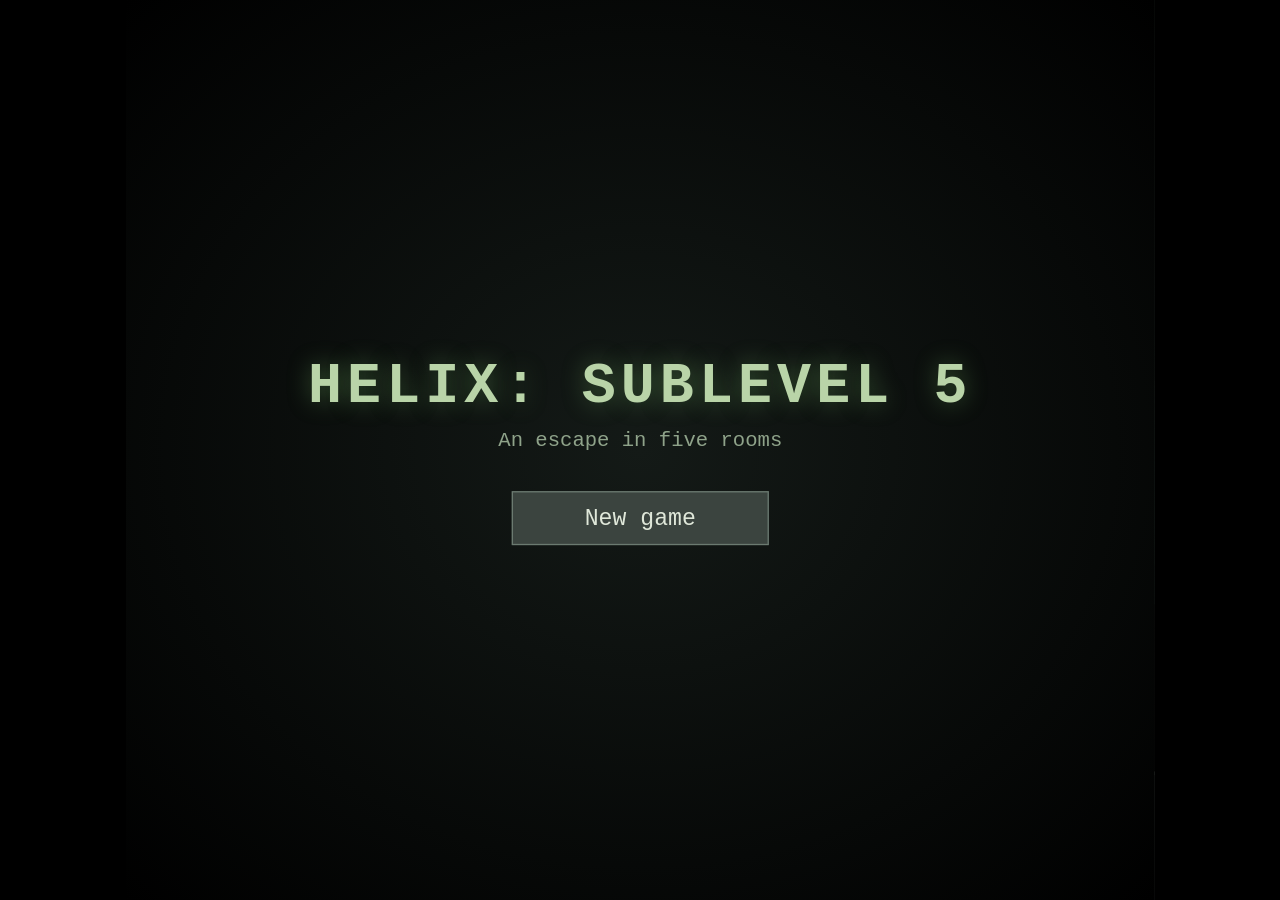
==== index.html @ cd78e0c9 "Helix: Sublevel 5 - Flash-style escape room game A five-room point-and-click escape game (quarantine" ====
<!doctype html>
<html lang="en">
<head>
  <meta charset="utf-8">
  <meta name="viewport" content="width=device-width, initial-scale=1">
  <title>Helix: Sublevel 5</title>
  <link rel="stylesheet" href="engine/engine.css">
</head>
<body>
  <div id="game"></div>
  <script type="module">
    import { Game } from './engine/engine.js';
    import data from './games/abandoned-lab/index.js';
    window.game = new Game(document.getElementById('game'), data);
  </script>
</body>
</html>
---- engine/engine.css ----
* { box-sizing: border-box; }
html, body { margin: 0; height: 100%; background: #000; }
body {
  display: flex; align-items: center; justify-content: center; overflow: hidden;
  font-family: "Courier New", Courier, monospace; color: #d6dccf;
}
#game { position: relative; }

.frame {
  position: absolute; left: 0; top: 0; width: 800px; height: 700px;
  transform-origin: 0 0; background: #111; user-select: none; -webkit-user-select: none;
}
.stage { position: absolute; left: 0; top: 0; width: 800px; height: 600px; overflow: hidden; background: #000; }
.stage > svg { position: absolute; inset: 0; width: 100%; height: 100%; }
.art { pointer-events: none; }
.art.fade { animation: fadein .3s ease-out; }
@keyframes fadein { from { opacity: 0; } to { opacity: 1; } }
.hot { pointer-events: none; }
.hotspot { fill: transparent; pointer-events: all; cursor: pointer; }

/* navigation arrows */
.nav {
  position: absolute; width: 56px; height: 56px; padding: 0; border: none; border-radius: 50%;
  background: rgba(0, 0, 0, .4); cursor: pointer; opacity: .5; transition: opacity .15s;
  display: grid; place-items: center; z-index: 2;
}
.nav:hover { opacity: 1; }
.nav[hidden] { display: none; }
.nav svg { width: 30px; height: 30px; }
.nav.left { left: 10px; top: 272px; }
.nav.right { right: 10px; top: 272px; }
.nav.back { left: 372px; bottom: 10px; }
.nav.up { left: 372px; top: 44px; }

.hud, .label {
  position: absolute; top: 10px; font-size: 13px; letter-spacing: 1px; color: #9fb59a;
  text-shadow: 0 0 4px #000, 0 0 2px #000; pointer-events: none; text-transform: uppercase; z-index: 3;
}
.hud { left: 12px; }
.label { right: 12px; color: #e6dca0; text-align: right; }

.msg {
  position: absolute; left: 50%; bottom: 80px; transform: translateX(-50%); width: max-content; max-width: 680px;
  padding: 10px 16px; background: rgba(5, 10, 8, .88); border: 1px solid #4a5d50;
  color: #e2ead8; font-size: 16px; line-height: 1.35; text-align: center;
  opacity: 0; transition: opacity .25s; pointer-events: none; z-index: 4;
}
.msg.show { opacity: 1; }

/* inventory */
.inventory {
  position: absolute; left: 0; top: 600px; width: 800px; height: 100px;
  background: linear-gradient(#2b302d, #171a18); border-top: 3px solid #4b544f;
  display: flex; align-items: center; gap: 8px; padding: 0 12px;
}
.slot {
  width: 72px; height: 72px; flex: none; padding: 6px; border-radius: 4px; cursor: pointer;
  background: #101311; border: 2px solid #3c443f; box-shadow: inset 0 2px 6px #000;
}
.slot:hover { border-color: #6b7a70; }
.slot.selected { border-color: #e6c84a; box-shadow: inset 0 0 12px rgba(230, 200, 74, .45); }
.slot svg { width: 100%; height: 100%; display: block; }
.inv-side { margin-left: auto; display: flex; flex-direction: column; gap: 8px; }

.btn {
  font: inherit; font-size: 14px; background: #3b443f; color: #dfe7d9; border: 1px solid #6b7a70;
  padding: 6px 12px; cursor: pointer;
}
.btn:hover { background: #4b564f; }
.btn.big { font-size: 18px; padding: 10px 24px; min-width: 200px; }

/* overlays */
.overlay { position: absolute; inset: 0; display: flex; align-items: center; justify-content: center; background: rgba(0, 0, 0, .72); z-index: 10; }
.overlay[hidden] { display: none; }
.panel {
  position: relative; background: #1b211e; border: 2px solid #56635b; padding: 28px;
  min-width: 300px; max-width: 700px; box-shadow: 0 10px 40px #000;
}
.panel .close {
  position: absolute; right: 6px; top: 4px; background: none; border: none; color: #9aa79f;
  font-size: 20px; cursor: pointer;
}
.panel .close:hover { color: #fff; }
.screen { background: radial-gradient(#141a17, #000); }
.screen-panel { text-align: center; background: none; border: none; box-shadow: none; }
.screen-panel h1 { font-size: 44px; letter-spacing: 4px; color: #b9d4a8; margin: 0 0 8px; text-shadow: 0 0 18px rgba(140, 220, 120, .35); }
.screen-panel h2 { font-size: 30px; color: #b9d4a8; margin: 0 0 20px; }
.screen-panel .sub { color: #8fa38a; margin: 0 0 30px; font-size: 16px; }
.screen-panel .hint { color: #8fa38a; font-size: 13px; max-width: 460px; margin: 26px auto 0; line-height: 1.5; }
.menu { display: flex; flex-direction: column; gap: 12px; align-items: center; }

.examine { text-align: center; width: 380px; }
.examine-icon { width: 180px; height: 180px; }
.examine h3 { margin: 8px 0; color: #e6dca0; }
.examine p { margin: 0; line-height: 1.4; }
.puzzle-prompt { text-align: center; margin: 0 0 16px; color: #b9c6b4; }

/* keypad */
.kp { width: 230px; margin: 0 auto; }
.kp-screen {
  background: #071209; color: #4f4; font: bold 28px monospace; letter-spacing: 8px; text-align: center;
  padding: 8px; margin-bottom: 14px; border: 3px inset #333; text-shadow: 0 0 6px rgba(80, 255, 80, .6);
}
.kp-screen.err { color: #f44; text-shadow: 0 0 6px rgba(255, 60, 60, .7); }
.kp-keys { display: grid; grid-template-columns: repeat(3, 1fr); gap: 8px; }
.kp-keys button {
  font: bold 20px monospace; padding: 12px 0; color: #eee; cursor: pointer; border-radius: 4px;
  background: linear-gradient(#5d6561, #383e3b); border: 1px solid #1a1d1b; box-shadow: 0 2px 0 #000;
}
.kp-keys button:active { transform: translateY(2px); box-shadow: none; }

/* dials */
.dial-row { display: flex; gap: 16px; justify-content: center; }
.dial { display: flex; flex-direction: column; align-items: center; gap: 6px; }
.dial button {
  width: 52px; padding: 4px 0; font-size: 16px; cursor: pointer; color: #ddd;
  background: linear-gradient(#4b524e, #2e3330); border: 1px solid #111; border-radius: 4px;
}
.dial-face {
  width: 60px; height: 76px; display: grid; place-items: center; font: bold 36px monospace; color: #111;
  background: linear-gradient(#7d827f, #d8dcd8 42%, #d8dcd8 58%, #6d726f); border: 3px solid #222; border-radius: 6px;
}
.dials.ok .dial-face { box-shadow: 0 0 14px #5f5; }

/* authoring */
.debug .hotspot { fill: rgba(255, 0, 255, .12); stroke: #f0f; stroke-width: 1.5; stroke-dasharray: 4 3; }
.hot-label { fill: #f6f; font: 11px monospace; pointer-events: none; }
.debug-coords {
  position: absolute; left: 8px; bottom: 6px; font: 11px monospace; color: #f6f;
  background: rgba(0, 0, 0, .7); padding: 2px 6px; pointer-events: none; z-index: 5;
}

/* difficulty */
.diff-desc { margin: -6px 0 6px; color: #8fa38a; font-size: 13px; }
.hint-btn {
  position: absolute; right: 14px; bottom: 14px; width: 44px; height: 44px; border-radius: 50%; z-index: 2;
  font: bold 22px "Courier New", monospace; color: #1b1f1d; cursor: pointer;
  background: radial-gradient(#fff6c0, #e6c84a); border: 2px solid #8a7a2a; box-shadow: 0 0 12px rgba(230, 200, 74, .5);
}
.hint-btn[hidden] { display: none; }
.sparkle { fill: #fff6c8; pointer-events: none; animation: twinkle 2.2s ease-in-out infinite; filter: drop-shadow(0 0 4px #ffe680); }
@keyframes twinkle { 0%, 100% { opacity: 0; } 50% { opacity: .9; } }

/* password terminal */
.term {
  width: 460px; min-height: 240px; background: #040a05; border: 3px solid #2b332e; padding: 14px 16px;
  font: 15px "Courier New", monospace; color: #6f6; text-shadow: 0 0 5px rgba(80, 255, 80, .5);
}
.term-line { white-space: pre-wrap; min-height: 1.2em; }
.term-line.err { color: #f66; text-shadow: 0 0 5px rgba(255, 80, 80, .5); }
.term-line.dim { color: #3a8a3a; }
.term-input { display: flex; gap: 8px; margin-top: 6px; }
.term-input input {
  flex: 1; background: transparent; border: none; outline: none; color: inherit; font: inherit;
  text-shadow: inherit; text-transform: uppercase; caret-color: #6f6;
}

/* mixer */
.mixer { display: flex; gap: 28px; align-items: flex-end; }
.mixer-bottles { display: flex; gap: 10px; }
.bottle { background: none; border: none; cursor: pointer; padding: 0; width: 86px; color: #d6dccf; font: 11px "Courier New", monospace; }
.bottle svg { width: 70px; height: 110px; display: block; margin: 0 auto 4px; transition: transform .15s; }
.bottle:hover svg { transform: translateY(-4px) rotate(-6deg); }
.mixer-flask { text-align: center; }
.mixer-flask svg { width: 120px; height: 150px; display: block; }
.mixer-actions { display: flex; gap: 8px; justify-content: center; margin-top: 8px; }

/* rotate-grid */
.rg-grid { display: grid; gap: 4px; align-items: center; }
.rg-tile {
  width: 64px; height: 64px; padding: 0; cursor: pointer; background: #121614;
  border: 2px solid #3c443f; border-radius: 4px;
}
.rg-tile:hover { border-color: #8a978f; }
.rg-tile svg { width: 100%; height: 100%; display: block; }
.rg-marker { font-size: 12px; text-align: center; }
.rg-src { color: #ffd23a; text-shadow: 0 0 6px #ffb000; }
.rg-sink { color: #8a978f; }
.rg-sink.on { color: #6f6; text-shadow: 0 0 6px #3f3; }

/* screen effects (g.effect) */
.stage.fx-shake { animation: fx-shake .5s; }
@keyframes fx-shake {
  0%, 100% { transform: translate(0, 0); }
  15% { transform: translate(-9px, 4px); } 30% { transform: translate(8px, -5px); }
  45% { transform: translate(-6px, -3px); } 60% { transform: translate(5px, 4px); }
  75% { transform: translate(-3px, 2px); }
}
.stage.fx-flash::after, .stage.fx-red::after {
  content: ''; position: absolute; inset: 0; pointer-events: none; z-index: 9;
  animation: fx-fade .8s ease-out forwards;
}
.stage.fx-flash::after { background: #fff; }
.stage.fx-red::after { background: #a00; }
@keyframes fx-fade { from { opacity: .9; } to { opacity: 0; } }

/* sliders */
.sl { display: flex; flex-direction: column; gap: 14px; min-width: 520px; }
.sl-row { display: flex; align-items: center; gap: 10px; }
.sl-label { width: 70px; color: #9fd4ff; font-weight: bold; }
.sl-row input[type="range"] { flex: 1; accent-color: #5aa8e0; cursor: pointer; }
.sl-step {
  width: 30px; height: 28px; padding: 0; cursor: pointer; color: #ddd; font-size: 12px;
  background: linear-gradient(#4b524e, #2e3330); border: 1px solid #111; border-radius: 4px;
}
.sl-value {
  width: 86px; text-align: right; font: bold 20px "Courier New", monospace; color: #9fd4ff;
  background: #061018; padding: 4px 8px; border: 2px inset #333;
}
.sl.ok .sl-value { color: #6f6; text-shadow: 0 0 6px #3f3; }

/* clock lock */
.clk { display: flex; gap: 28px; align-items: center; }
.clk-face { width: 230px; height: 230px; }
.clk-face.ok { filter: drop-shadow(0 0 12px #5f5); }
.clk-face.clk-shake { animation: fx-shake .4s; }
.clk-controls { display: flex; flex-direction: column; gap: 12px; }
.clk-row { display: flex; align-items: center; gap: 8px; }
.clk-row span { width: 70px; color: #b9c6b4; }
.clk-row .btn { width: 46px; }

/* symbol sequence */
.seq { width: 400px; }
.seq-display { display: flex; gap: 10px; justify-content: center; margin-bottom: 6px; }
.seq-slot {
  width: 64px; height: 64px; background: #0a0d0c; border: 2px solid #3c443f; border-radius: 6px;
  display: grid; place-items: center; padding: 8px;
}
.seq-slot svg, .seq-btn svg { width: 100%; height: 100%; }
.seq.ok .seq-slot { border-color: #5f5; box-shadow: 0 0 10px #3f3; }
.seq.err .seq-slot { border-color: #f55; animation: fx-shake .4s; }
.seq-status { height: 22px; text-align: center; font-weight: bold; letter-spacing: 2px; }
.seq.ok .seq-status { color: #6f6; } .seq.err .seq-status { color: #f66; }
.seq-buttons { display: grid; gap: 10px; }
.seq-btn {
  height: 84px; padding: 12px; cursor: pointer; border-radius: 8px;
  background: radial-gradient(#d8c58a, #8a7a4a); border: 3px solid #4a3f22; box-shadow: 0 3px 0 #222;
}
.seq-btn:active { transform: translateY(2px); box-shadow: none; }
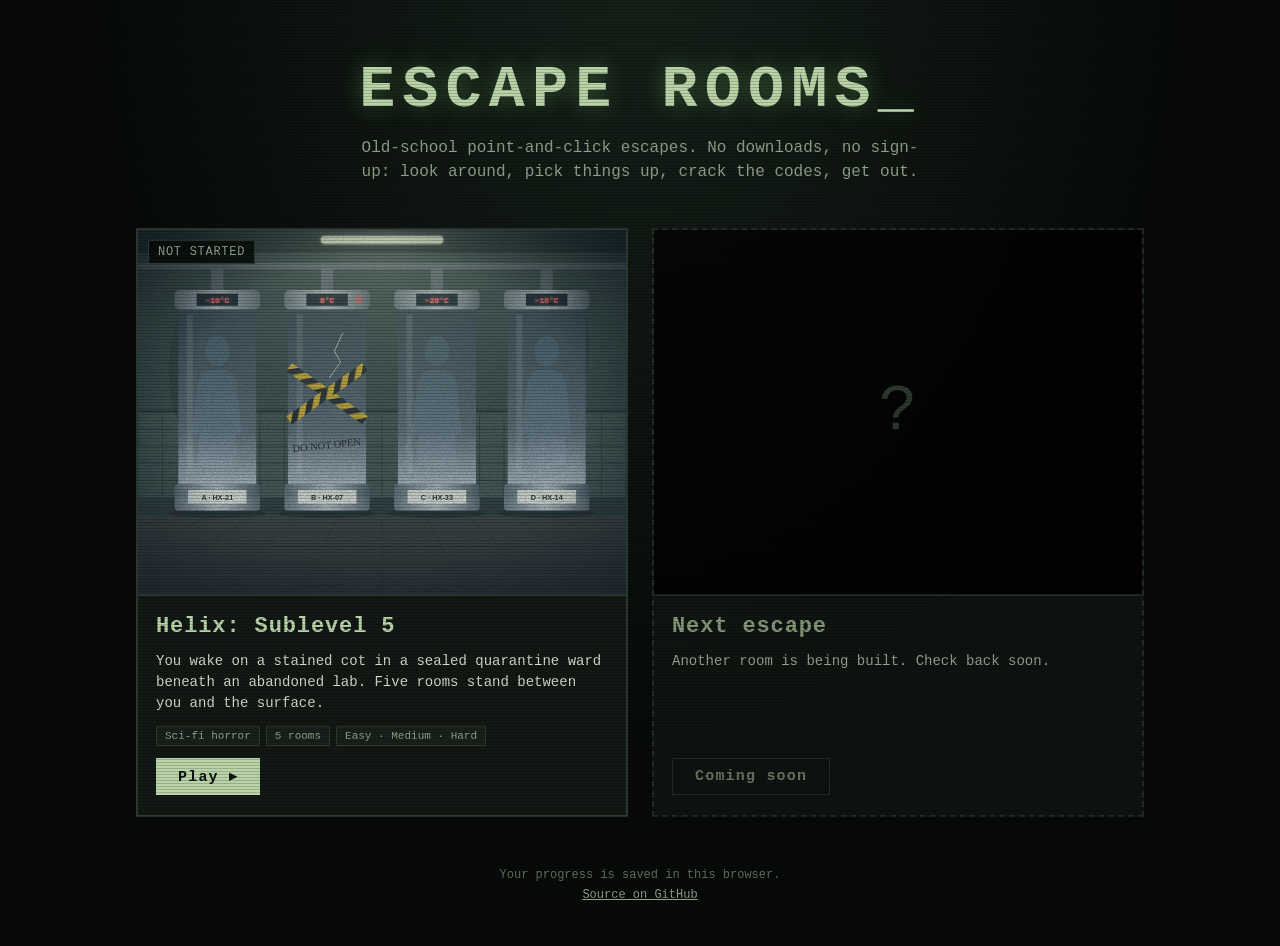
==== commit 7ccc2c0d: "Turn the repo into a multi-game collection with a landing page - index.html is now a landing page wi" ====
--- a/index.html
+++ b/index.html
@@ -3,15 +3,165 @@
 <head>
   <meta charset="utf-8">
   <meta name="viewport" content="width=device-width, initial-scale=1">
-  <title>Helix: Sublevel 5</title>
-  <link rel="stylesheet" href="engine/engine.css">
+  <title>Escape Rooms</title>
+  <meta name="description" content="Old-school point-and-click escape rooms you can play in your browser.">
+  <style>
+    :root {
+      --bg: #070a08;
+      --panel: #121814;
+      --panel-2: #18201b;
+      --line: #2c3a31;
+      --text: #d6dccf;
+      --muted: #8fa38a;
+      --accent: #b9d4a8;
+      --glow: rgba(140, 220, 120, .35);
+      --amber: #e6c84a;
+    }
+    * { box-sizing: border-box; }
+    html, body { margin: 0; }
+    body {
+      min-height: 100vh;
+      background: radial-gradient(ellipse at 50% -10%, #17221b 0%, var(--bg) 60%) fixed, var(--bg);
+      color: var(--text);
+      font-family: "Courier New", Courier, monospace;
+    }
+    /* faint CRT scanlines */
+    body::before {
+      content: ''; position: fixed; inset: 0; pointer-events: none; z-index: 10;
+      background: repeating-linear-gradient(to bottom, rgba(0,0,0,.18) 0 1px, transparent 1px 3px);
+    }
+    main { max-width: 1040px; margin: 0 auto; padding: 56px 16px 40px; }
+
+    header { text-align: center; margin-bottom: 44px; }
+    h1 {
+      margin: 0; font-size: clamp(34px, 7vw, 60px); letter-spacing: .12em; color: var(--accent);
+      text-shadow: 0 0 22px var(--glow);
+    }
+    .blink { animation: blink 1.1s steps(1) infinite; }
+    @keyframes blink { 50% { opacity: 0; } }
+    header p { margin: 12px auto 0; max-width: 560px; color: var(--muted); line-height: 1.5; }
+
+    .grid { display: grid; grid-template-columns: repeat(auto-fill, minmax(min(100%, 330px), 1fr)); gap: 24px; }
+
+    .card {
+      display: flex; flex-direction: column; background: var(--panel); border: 2px solid var(--line);
+      color: inherit; text-decoration: none; transition: border-color .15s, box-shadow .15s, transform .15s;
+    }
+    a.card:hover, a.card:focus-visible {
+      border-color: #6b8a72; box-shadow: 0 0 0 1px #6b8a72, 0 10px 40px rgba(0,0,0,.6), 0 0 30px rgba(140,220,120,.12);
+      transform: translateY(-3px); outline: none;
+    }
+    .thumb { position: relative; aspect-ratio: 4 / 3; background: #000; overflow: hidden; border-bottom: 2px solid var(--line); }
+    .thumb img { width: 100%; height: 100%; display: block; object-fit: cover; }
+    .thumb .status {
+      position: absolute; left: 10px; top: 10px; padding: 4px 9px; font-size: 12px; letter-spacing: .06em;
+      background: rgba(5,10,8,.85); border: 1px solid var(--line); color: var(--muted); text-transform: uppercase;
+    }
+    .status.won { color: #8f8; border-color: #3a6a3a; }
+    .status.progress { color: var(--amber); border-color: #6a5a2a; }
+
+    .body { display: flex; flex-direction: column; gap: 12px; padding: 18px 18px 20px; flex: 1; }
+    .body h2 { margin: 0; font-size: 22px; color: var(--accent); letter-spacing: .04em; }
+    .body p { margin: 0; color: var(--text); line-height: 1.5; font-size: 14px; }
+    .tags { display: flex; flex-wrap: wrap; gap: 6px; margin: 0; padding: 0; list-style: none; }
+    .tags li { font-size: 11px; padding: 3px 8px; border: 1px solid var(--line); color: var(--muted); background: var(--panel-2); }
+    .play {
+      margin-top: auto; align-self: flex-start; padding: 9px 22px; font: inherit; font-size: 15px; font-weight: bold;
+      color: #0c120e; background: var(--accent); border: none; letter-spacing: .08em;
+    }
+    a.card:hover .play { background: #d6f0c4; }
+
+    .card.soon { border-style: dashed; opacity: .7; }
+    .card.soon .thumb { display: grid; place-items: center; color: #3a4a3f; font-size: 64px; }
+    .card.soon .play { background: transparent; color: var(--muted); border: 1px solid var(--line); }
+
+    footer { margin-top: 48px; text-align: center; color: #5f7059; font-size: 12px; line-height: 1.7; }
+    footer a { color: var(--muted); }
+    .error { color: #f88; }
+  </style>
 </head>
 <body>
-  <div id="game"></div>
+  <main>
+    <header>
+      <h1>ESCAPE ROOMS<span class="blink">_</span></h1>
+      <p>Old-school point-and-click escapes. No downloads, no sign-up: look around, pick things up, crack the codes, get out.</p>
+    </header>
+
+    <section class="grid" id="games" aria-label="Games"></section>
+
+    <footer>
+      Your progress is saved in this browser.<br>
+      <a href="https://github.com/jonarnar77/escape-rooms">Source on GitHub</a>
+    </footer>
+  </main>
+
   <script type="module">
-    import { Game } from './engine/engine.js';
-    import data from './games/abandoned-lab/index.js';
-    window.game = new Game(document.getElementById('game'), data);
+    import games from './games.js';
+
+    const grid = document.getElementById('games');
+    const esc = s => String(s).replace(/[&<>"]/g, c => ({ '&': '&amp;', '<': '&lt;', '>': '&gt;', '"': '&quot;' }[c]));
+    const read = key => { try { return JSON.parse(localStorage.getItem(key)); } catch { return null; } };
+
+    // A stand-in for the engine's `g` API, so a scene's art can be drawn without running the game.
+    const stubApi = (flags = {}) => ({
+      flag: k => !!flags[k], get: k => flags[k], has: () => false, solved: () => false,
+      difficulty: 'medium', diff: m => m.medium, scene: '',
+    });
+
+    function thumbnail(data, spec) {
+      const scene = data.scenes[spec?.scene] ?? data.scenes[data.start];
+      const art = typeof scene.art === 'function' ? scene.art(stubApi(spec?.flags)) : scene.art ?? '';
+      // drawn into its own <img> so each game's SVG ids can't clash with another's
+      const svg = `<svg xmlns="http://www.w3.org/2000/svg" viewBox="0 0 800 600">${art}</svg>`;
+      return `data:image/svg+xml;charset=utf-8,${encodeURIComponent(svg)}`;
+    }
+
+    function progress(data) {
+      const won = read(`escape-won:${data.id}`);
+      const save = read(`escape-save:${data.id}`);
+      if (save && !save.won) {
+        const room = data.rooms?.[data.scenes[save.scene]?.room]?.name;
+        return { cls: 'progress', text: `In progress${room ? ' · ' + room.replace(/^Room \d+ · /, '') : ''}`, button: 'Continue' };
+      }
+      if (won) return { cls: 'won', text: `Escaped ✓ · ${won.difficulty}`, button: 'Play again' };
+      return { cls: '', text: 'Not started', button: 'Play' };
+    }
+
+    for (const game of games) {
+      const card = document.createElement('a');
+      card.className = 'card';
+      card.href = `games/${game.folder}/`;
+      grid.append(card);
+      try {
+        const { default: data } = await import(`./games/${game.folder}/game.js`);
+        const p = progress(data);
+        card.innerHTML = `
+          <div class="thumb">
+            <img src="${thumbnail(data, game.thumbnail)}" alt="">
+            <span class="status ${p.cls}">${esc(p.text)}</span>
+          </div>
+          <div class="body">
+            <h2>${esc(game.title)}</h2>
+            <p>${esc(game.tagline)}</p>
+            <ul class="tags">${(game.tags ?? []).map(t => `<li>${esc(t)}</li>`).join('')}</ul>
+            <span class="play">${p.button} ▸</span>
+          </div>`;
+      } catch (e) {
+        console.error(e);
+        card.innerHTML = `<div class="body"><h2>${esc(game.title)}</h2><p class="error">Couldn't load this game.</p></div>`;
+      }
+    }
+
+    const soon = document.createElement('div');
+    soon.className = 'card soon';
+    soon.innerHTML = `
+      <div class="thumb" aria-hidden="true">?</div>
+      <div class="body">
+        <h2>Next escape</h2>
+        <p>Another room is being built. Check back soon.</p>
+        <span class="play">Coming soon</span>
+      </div>`;
+    grid.append(soon);
   </script>
 </body>
 </html>
